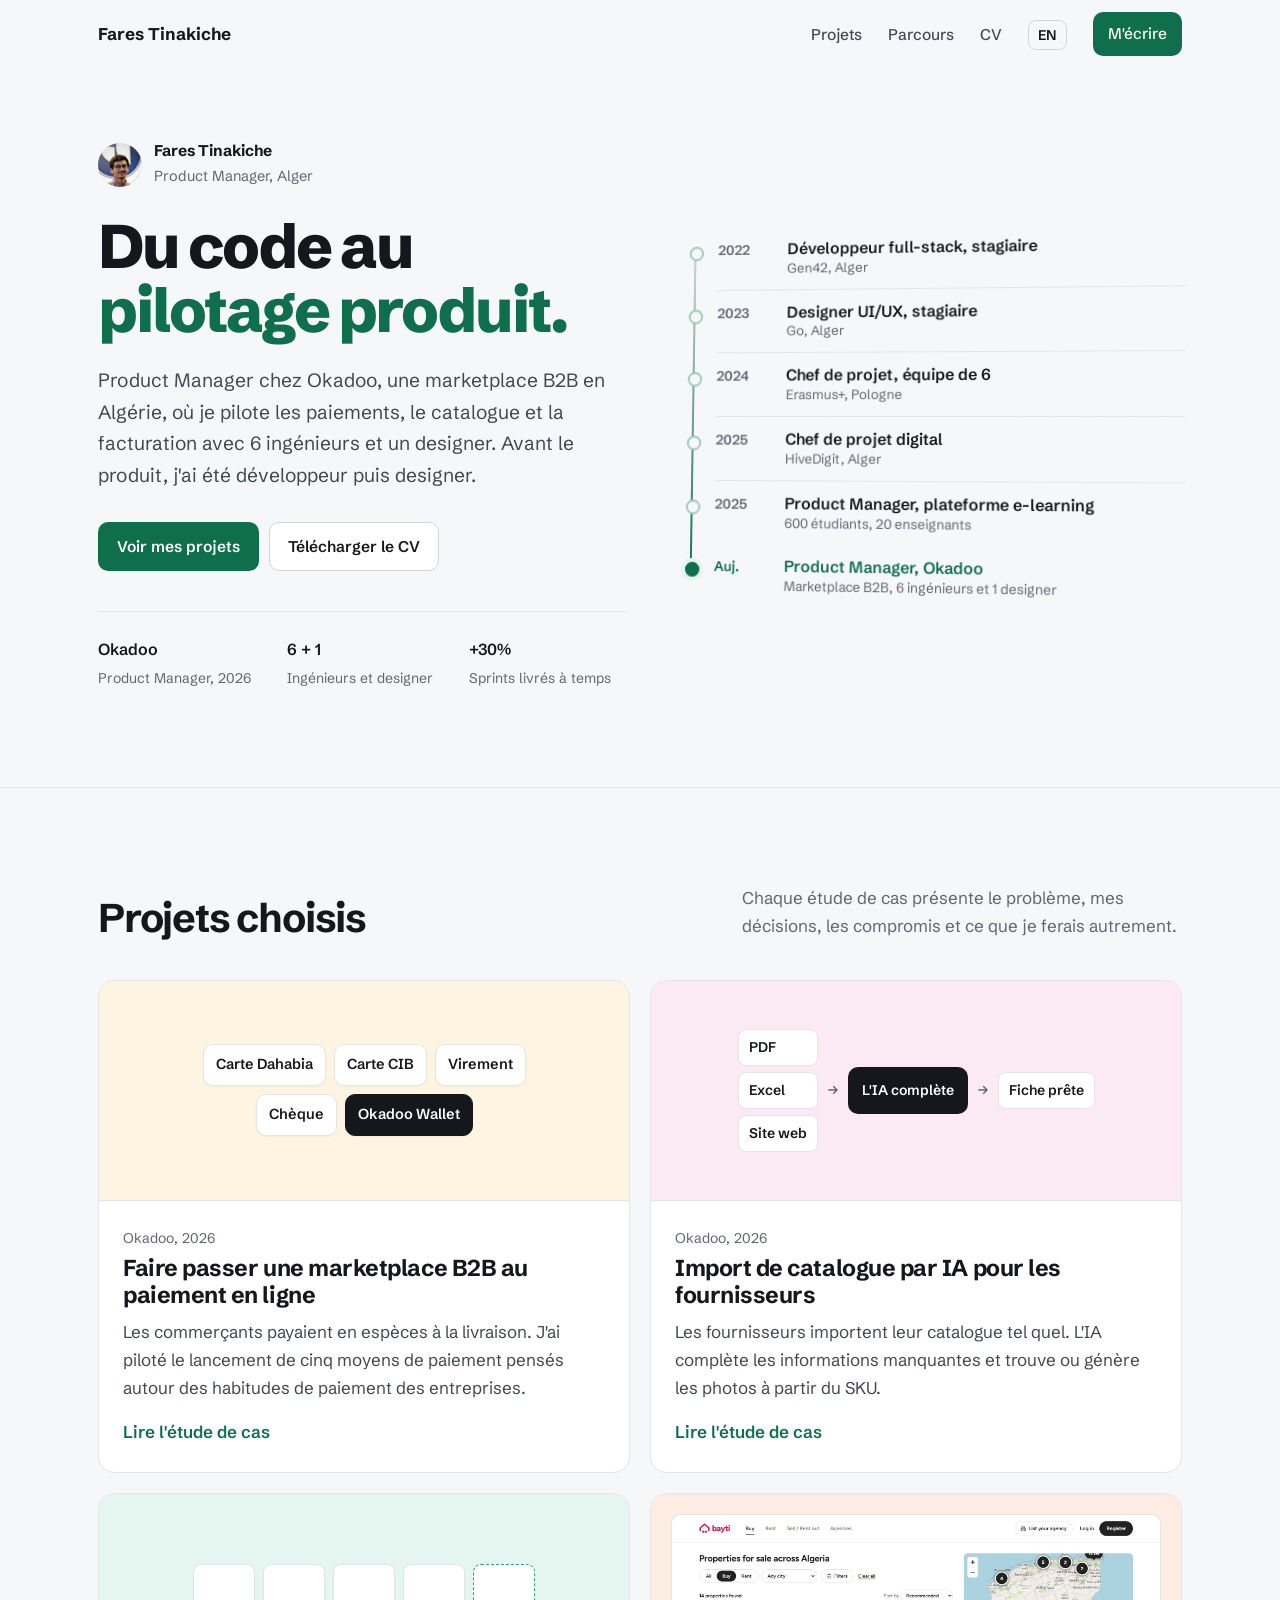
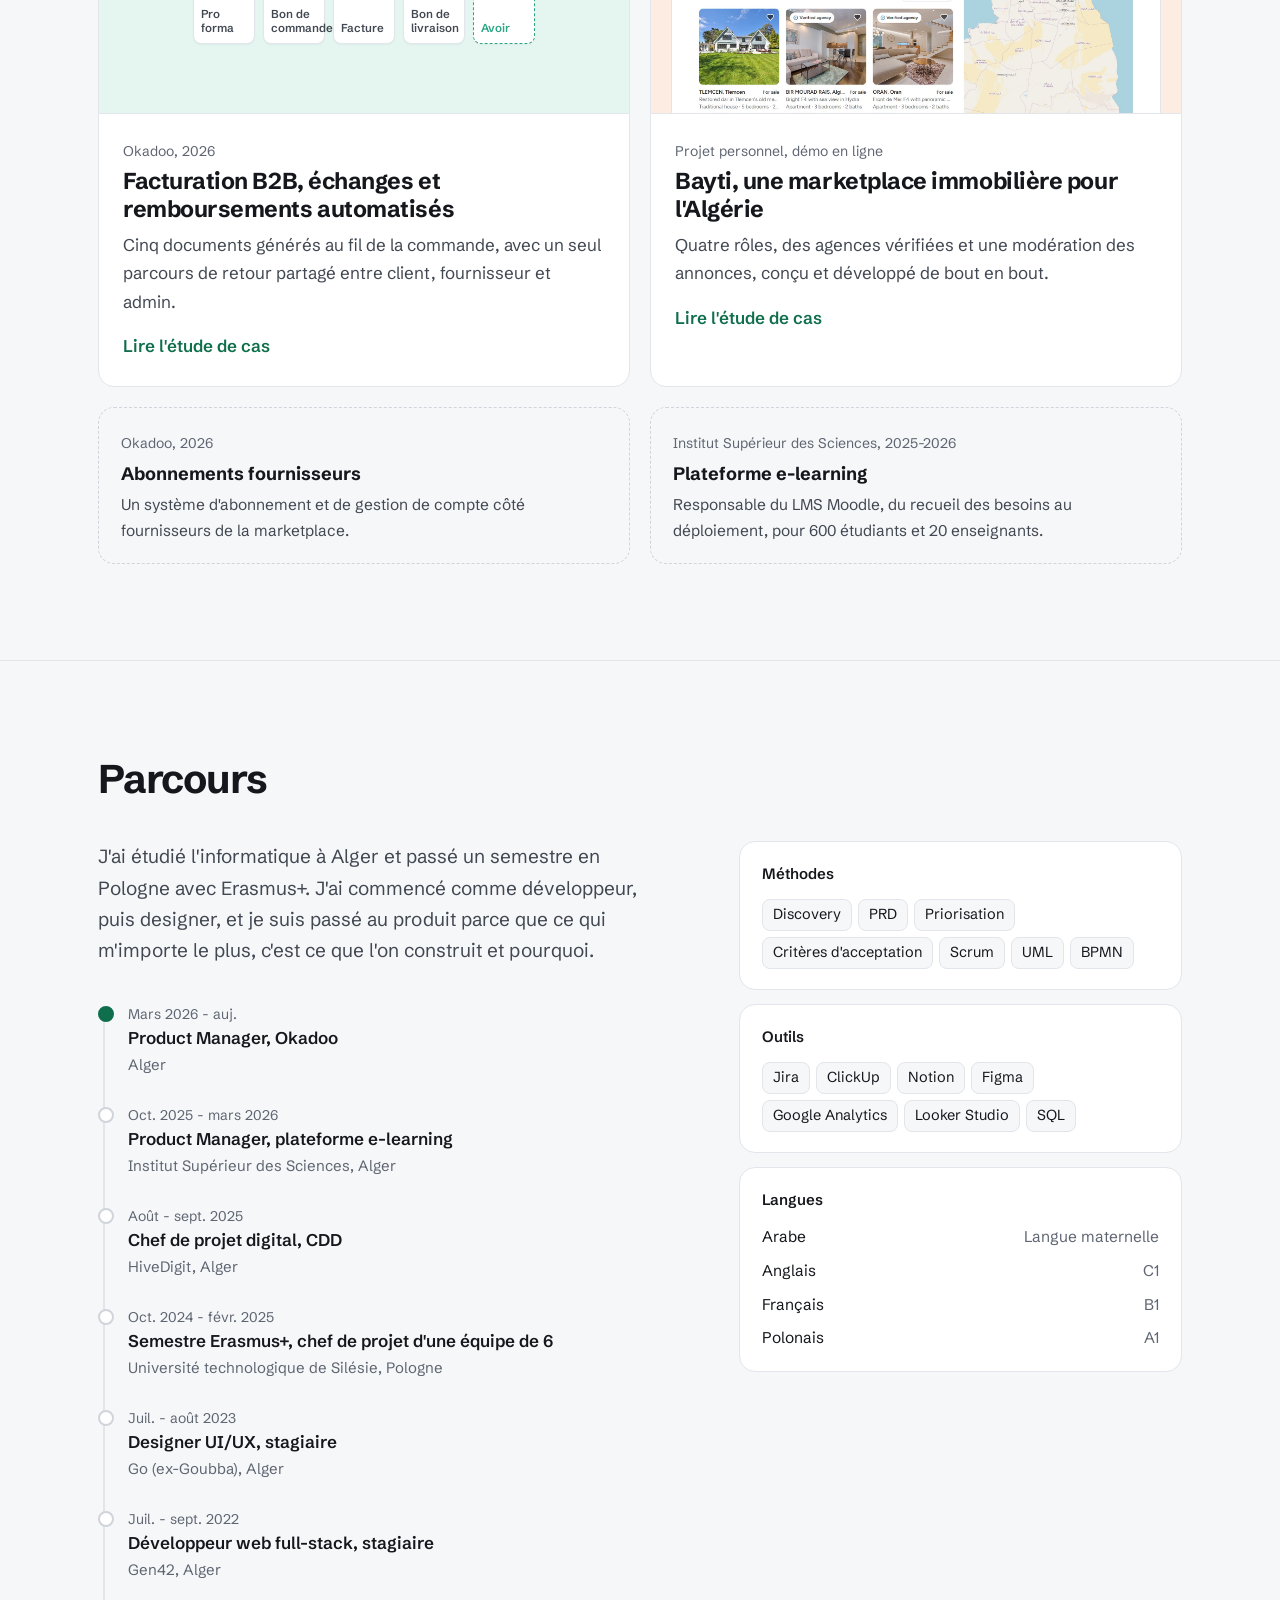
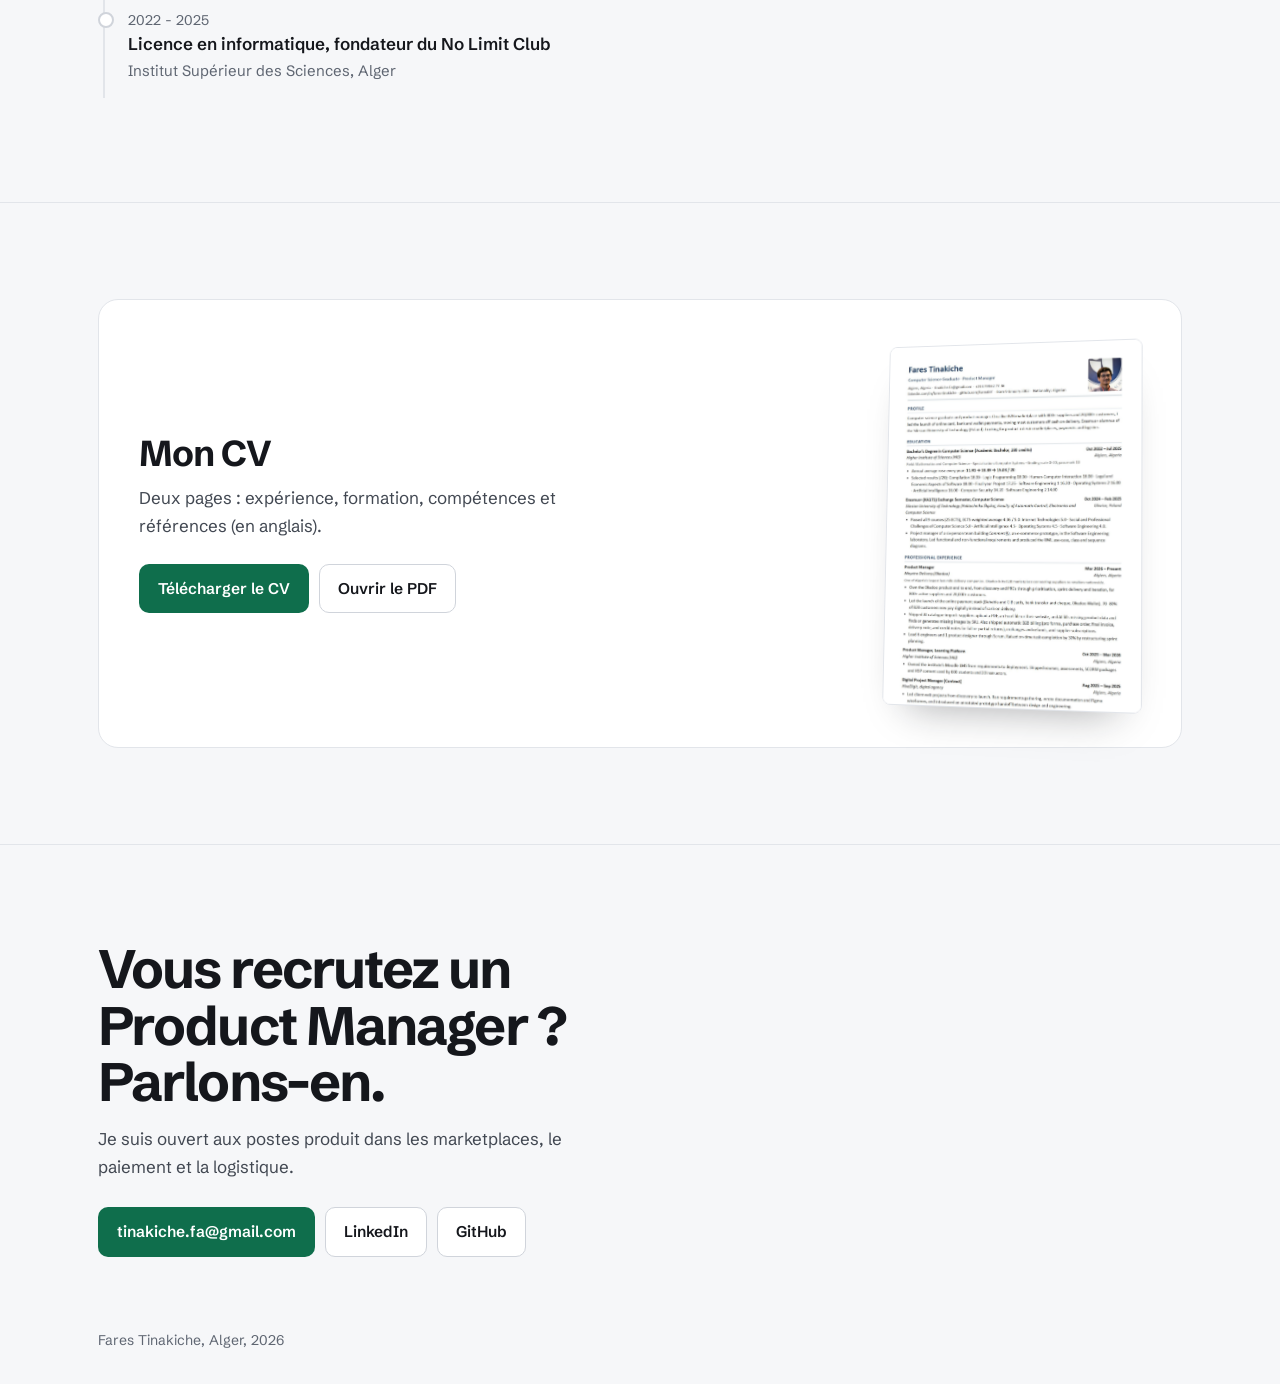
==== fr/index.html @ 89c1ba53 "Portfolio site with English and French versions Co-Authored-By: Claude Opus 5.5 <noreply@anthropic.c" ====
<!doctype html>
<html lang="fr">
<head>
<meta charset="utf-8">
<meta name="viewport" content="width=device-width, initial-scale=1">
<title>Fares Tinakiche, Product Manager</title>
<meta name="description" content="Fares Tinakiche, Product Manager chez Okadoo, une marketplace B2B en Algérie. Études de cas : paiement en ligne, import de catalogue par IA et facturation B2B.">
<link rel="icon" href="data:image/svg+xml,%3Csvg xmlns='http://www.w3.org/2000/svg' viewBox='0 0 32 32'%3E%3Crect width='32' height='32' rx='8' fill='%230f6e4c'/%3E%3Ctext x='16' y='21' font-family='Arial' font-weight='700' font-size='13' text-anchor='middle' fill='white'%3EFT%3C/text%3E%3C/svg%3E">
<link rel="preconnect" href="https://fonts.googleapis.com">
<link rel="preconnect" href="https://fonts.gstatic.com" crossorigin>
<link href="https://fonts.googleapis.com/css2?family=Schibsted+Grotesk:wght@400;500;600;700;800&display=swap" rel="stylesheet">
<style>
:root{
  --bg:#f6f7f9; --surface:#fff; --ink:#15171c; --ink-2:#424852; --muted:#5f6672; --line:#e2e5ea; --line-2:#d0d4db;
  --accent:#0f6e4c; --accent-bg:#e7f3ee;
  --pay:#f2b630; --ai:#d95a9a; --bill:#2ba584; --bayti:#e8763a;
  --sans:"Schibsted Grotesk",system-ui,"Segoe UI",sans-serif;
  --max:1140px; --r:16px;
}
*{box-sizing:border-box}
html{scroll-behavior:smooth;-webkit-text-size-adjust:100%}
@media (prefers-reduced-motion:reduce){html{scroll-behavior:auto}*{animation:none!important;transition:none!important}}
body{margin:0;background:var(--bg);color:var(--ink);font-family:var(--sans);font-size:17px;line-height:1.65;-webkit-font-smoothing:antialiased}
a{color:inherit}
img{display:block;max-width:100%;height:auto}
h1,h2,h3,p{margin:0}
:focus-visible{outline:2.5px solid var(--accent);outline-offset:3px;border-radius:6px}
.skip{position:absolute;left:-999px;top:8px;background:var(--ink);color:#fff;padding:8px 14px;z-index:60;border-radius:8px}
.skip:focus{left:8px}
.wrap{max-width:var(--max);margin:0 auto;padding:0 28px}
@media (max-width:640px){.wrap{padding:0 16px}body{font-size:16px}}

/* nav */
.nav{position:sticky;top:0;z-index:20;background:rgba(246,247,249,.85);backdrop-filter:blur(12px);-webkit-backdrop-filter:blur(12px);border-bottom:1px solid transparent;transition:border-color .2s}
.nav.scrolled{border-bottom-color:var(--line)}
.nav .wrap{display:flex;justify-content:space-between;align-items:center;height:68px}
.brand{font-weight:700;text-decoration:none;font-size:17px}
.nav ul{list-style:none;margin:0;padding:0;display:flex;gap:26px;align-items:center}
.nav ul a{text-decoration:none;font-size:15.5px;color:var(--ink-2);font-weight:500}
.nav ul a:hover{color:var(--ink)}
@media (max-width:640px){.nav .opt{display:none}}

.btn{display:inline-flex;align-items:center;gap:8px;padding:11px 18px;border-radius:10px;font-weight:600;font-size:15.5px;text-decoration:none;border:1px solid transparent;transition:background .15s,border-color .15s}
.btn.primary{background:var(--accent);color:#fff}
.btn.primary:hover{background:#0b5a3e}
.btn.ghost{background:var(--surface);border-color:var(--line-2);color:var(--ink)}
.btn.ghost:hover{border-color:var(--ink)}
.nav .btn{padding:8px 14px}

/* hero */
.hero{padding:72px 0 96px}
.hero .wrap{display:grid;grid-template-columns:minmax(0,1.05fr) minmax(0,1fr);gap:56px;align-items:center}
.who{display:flex;align-items:center;gap:12px;margin-bottom:26px}
.who img{width:44px;height:44px;border-radius:50%;object-fit:cover}
.who b{display:block;font-size:15.5px;line-height:1.3}
.who span{font-size:14.5px;color:var(--muted)}
.status{display:inline-flex;align-items:center;gap:8px;font-size:14px;color:var(--accent);background:var(--accent-bg);padding:4px 10px;border-radius:999px;margin-left:auto;font-weight:500}
.status::before{content:"";width:7px;height:7px;border-radius:50%;background:var(--accent)}
.hero{position:relative;overflow:hidden}
.hero::before{content:"";position:absolute;inset:0;background-image:radial-gradient(#cfd3da 1.1px,transparent 1.3px);background-size:22px 22px;-webkit-mask-image:radial-gradient(ellipse 70% 80% at 72% 45%,#000 20%,transparent 75%);mask-image:radial-gradient(ellipse 70% 80% at 72% 45%,#000 20%,transparent 75%);pointer-events:none}
.hero .wrap{position:relative}
.hero h1{font-size:clamp(38px,4.8vw,62px);line-height:1.04;letter-spacing:-.04em;font-weight:800;max-width:17ch}
.rot{display:block;position:relative;height:2.12em;margin-top:.04em}
.rot span{position:absolute;left:0;right:0;top:0;color:var(--c);opacity:0;transform:translateY(60%);transition:opacity .45s,transform .6s cubic-bezier(.2,.8,.2,1)}
.rot span.on{opacity:1;transform:none}
.rot span.out{opacity:0;transform:translateY(-60%)}
.stage-nav{position:absolute;left:0;right:0;bottom:4px;display:flex;justify-content:center;gap:8px}
.stage-nav button{width:34px;height:6px;border-radius:3px;border:0;background:var(--line-2);cursor:pointer;padding:0;position:relative;overflow:hidden}
.stage-nav button.on::after{content:"";position:absolute;inset:0;background:var(--c);transform-origin:left;animation:fill var(--dur,3.6s) linear forwards}
.stage.paused .stage-nav button.on::after{animation-play-state:paused}
@keyframes fill{from{transform:scaleX(0)}to{transform:scaleX(1)}}
@media (prefers-reduced-motion:reduce){.stage-nav button.on::after{animation:none;transform:none}}
.hero .lede{font-size:clamp(17px,1.5vw,19.5px);color:var(--ink-2);max-width:48ch;margin:22px 0 30px}
.hero .actions{display:flex;gap:10px;flex-wrap:wrap}
.facts{display:grid;grid-template-columns:repeat(3,auto);justify-content:start;gap:8px 36px;margin-top:40px;padding-top:24px;border-top:1px solid var(--line)}
.facts b{display:block;font-size:16px;font-weight:600}
.facts span{font-size:14px;color:var(--muted)}
@media (max-width:900px){.hero .wrap{grid-template-columns:1fr;gap:48px}.hero{padding:40px 0 72px}}
@media (max-width:520px){.facts{grid-template-columns:1fr 1fr}}

/* the one 3D moment: a stack of case-study cards */
.stage{perspective:1600px;height:540px;position:relative;margin-top:110px}
.stack{position:absolute;inset:0;transform-style:preserve-3d;transform:rotateX(calc(14deg + var(--ty,0deg))) rotateY(calc(-22deg + var(--tx,0deg))) rotateZ(4deg);transition:transform .5s cubic-bezier(.2,.8,.2,1)}
.pc{position:absolute;left:50%;top:50%;width:min(380px,82vw);margin-left:calc(min(380px,82vw) / -2);margin-top:-104px;height:208px;background:var(--surface);border:1px solid var(--line);border-radius:var(--r);padding:20px 22px;text-decoration:none;display:flex;flex-direction:column;
  transform:translate3d(calc(var(--i) * 26px),calc(var(--i) * -76px),calc(var(--i) * -70px));transition:transform .45s cubic-bezier(.2,.8,.2,1),box-shadow .3s;
  box-shadow:0 1px 2px rgba(21,23,28,.06),0 24px 40px -24px rgba(21,23,28,.35)}
.pc:hover,.pc:focus-visible{transform:translate3d(calc(var(--i) * 26px - 34px),calc(var(--i) * -76px),calc(var(--i) * -70px + 60px))}
.pc .top{display:flex;justify-content:space-between;align-items:center;gap:12px}
.pc .k{font-size:13.5px;color:var(--muted);margin-top:2px}
.pc .dot{width:28px;height:28px;border-radius:8px;background:var(--c);display:grid;place-items:center}
.pc .dot svg{width:16px;height:16px}
.pc h3{font-size:21px;letter-spacing:-.02em;line-height:1.15}
.pc p{font-size:14.5px;color:var(--ink-2);margin-top:auto;line-height:1.5}
.pc .bar{height:4px;border-radius:2px;background:var(--c);margin-top:14px;width:42%}
.float{animation:float 7s ease-in-out infinite}
@keyframes float{50%{translate:0 -10px}}
.stage-hint{position:absolute;bottom:-6px;left:0;right:0;text-align:center;font-size:13.5px;color:var(--muted)}
@media (max-width:900px){.stage{height:400px}}
@media (max-width:520px){.stage{height:340px}.pc{height:180px;margin-top:-90px}.pc p{display:none}}

/* sections */
.sec{padding:96px 0;border-top:1px solid var(--line)}
.sec-head{display:flex;justify-content:space-between;align-items:end;gap:24px;margin-bottom:40px}
.sec h2{font-size:clamp(28px,3.2vw,40px);letter-spacing:-.03em;line-height:1.1}
.sec-head p{color:var(--muted);max-width:44ch}
@media (max-width:640px){.sec{padding:72px 0}.sec-head{flex-direction:column;align-items:start}}

.cases{display:grid;grid-template-columns:repeat(2,minmax(0,1fr));gap:20px}
.case{background:var(--surface);border:1px solid var(--line);border-radius:var(--r);overflow:hidden;text-decoration:none;display:flex;flex-direction:column;transition:border-color .2s,transform .2s}
.case:hover{border-color:var(--line-2);transform:translateY(-3px)}
.case .vis{height:220px;background:var(--tint);display:grid;place-items:center;padding:24px;border-bottom:1px solid var(--line);overflow:hidden}
.case .body{padding:22px 24px 26px}
.case .k{font-size:14px;color:var(--muted)}
.case h3{font-size:23px;letter-spacing:-.02em;margin:4px 0 8px;line-height:1.2}
.case p{color:var(--ink-2)}
.case .more{display:inline-block;margin-top:16px;font-weight:600;color:var(--accent)}
.case:hover .more{text-decoration:underline;text-underline-offset:4px}
@media (max-width:820px){.cases{grid-template-columns:1fr}}
/* small product illustrations, built from real facts */
.chips{display:flex;flex-wrap:wrap;gap:8px;justify-content:center;max-width:340px}
.chips span{background:#fff;border:1px solid var(--line);border-radius:10px;padding:8px 12px;font-size:14.5px;font-weight:600;box-shadow:0 1px 2px rgba(0,0,0,.04)}
.chips span.on{background:var(--ink);color:#fff;border-color:var(--ink)}
.flow{display:flex;align-items:center;gap:10px;font-size:14px;font-weight:600}
.flow .col{display:grid;gap:6px}
.flow .col span{background:#fff;border:1px solid var(--line);border-radius:8px;padding:6px 10px}
.flow .ai{background:var(--ink);color:#fff;border-radius:10px;padding:12px 14px}
.flow .arr{color:var(--muted)}
.docs{display:flex;gap:8px;align-items:flex-end}
.docs span{width:62px;height:80px;background:#fff;border:1px solid var(--line);border-radius:8px;display:flex;align-items:flex-end;padding:7px;font-size:11.5px;font-weight:600;line-height:1.2;color:var(--ink-2);box-shadow:0 1px 2px rgba(0,0,0,.04)}
.docs span.cn{border-style:dashed;border-color:var(--bill);color:var(--bill)}
.case .shot{width:100%;height:100%;object-fit:cover;object-position:top;border-radius:10px;border:1px solid var(--line)}
.case.has-shot .vis{padding:20px 20px 0;place-items:end center}
@media (max-width:420px){.docs span{width:48px;height:66px;font-size:10px}.flow{font-size:12.5px}}

.also{display:grid;grid-template-columns:1fr 1fr;gap:20px;margin-top:20px}
.also div{border:1px dashed var(--line-2);border-radius:var(--r);padding:20px 22px}
.also .k{font-size:14px;color:var(--muted)}
.also h3{font-size:18px;margin:3px 0 4px}
.also p{color:var(--ink-2);font-size:15.5px}
@media (max-width:700px){.also{grid-template-columns:1fr}}

.about{display:grid;grid-template-columns:minmax(0,1.3fr) minmax(0,1fr);gap:64px}
.about .intro{font-size:19px;color:var(--ink-2);max-width:52ch;margin-bottom:32px}
.tl{list-style:none;margin:0;padding:0;position:relative}
.tl::before{content:"";position:absolute;left:5px;top:8px;bottom:8px;width:2px;background:var(--line)}
.tl li{position:relative;padding:0 0 22px 30px}
.tl li::before{content:"";position:absolute;left:0;top:7px;width:12px;height:12px;border-radius:50%;background:var(--surface);border:2px solid var(--line-2)}
.tl li.now::before{border-color:var(--accent);background:var(--accent)}
.tl .d{font-size:14px;color:var(--muted)}
.tl b{display:block;font-weight:600;line-height:1.35}
.tl span.p{font-size:15px;color:var(--muted)}
.side{display:grid;gap:14px;align-content:start}
.side > div{background:var(--surface);border:1px solid var(--line);border-radius:var(--r);padding:20px 22px}
.side h3{font-size:15px;font-weight:600;margin-bottom:12px}
.tags{display:flex;flex-wrap:wrap;gap:6px}
.tags span{background:var(--bg);border:1px solid var(--line);border-radius:8px;padding:3px 10px;font-size:14.5px}
.langs{margin:0;display:grid;gap:8px}
.langs div{display:flex;justify-content:space-between;font-size:15.5px}
.langs dd{margin:0;color:var(--muted)}
@media (max-width:860px){.about{grid-template-columns:1fr;gap:40px}}

.cv{display:grid;grid-template-columns:minmax(0,1fr) 260px;gap:48px;align-items:center;background:var(--surface);border:1px solid var(--line);border-radius:20px;padding:40px}
.cv p{color:var(--ink-2);margin:10px 0 24px;max-width:46ch}
.cv .doc{display:block;border-radius:8px;overflow:hidden;border:1px solid var(--line);box-shadow:0 24px 40px -26px rgba(21,23,28,.4);transform:perspective(900px) rotateY(-10deg) rotateX(4deg);transition:transform .4s}
.cv .doc:hover{transform:none}
.btns{display:flex;gap:10px;flex-wrap:wrap}
@media (max-width:720px){.cv{grid-template-columns:1fr;padding:28px}.cv .doc{max-width:220px}}

.foot{padding:96px 0 32px;border-top:1px solid var(--line)}
.foot h2{font-size:clamp(32px,4.4vw,54px);letter-spacing:-.035em;line-height:1.05;max-width:18ch}
.foot p{color:var(--ink-2);margin:14px 0 26px;max-width:48ch}
.foot small{display:block;margin-top:72px;color:var(--muted);font-size:14px}

/* hero: career path as a timeline on a tilted 3D panel */
.hero h1 .hl{color:var(--accent)}
.stage{perspective:1300px;height:auto;margin-top:0}
.career{transform:rotateY(calc(-10deg + var(--tx,0deg))) rotateX(calc(6deg + var(--ty,0deg)));transition:transform .5s cubic-bezier(.2,.8,.2,1)}
.career ol{list-style:none;margin:0;padding:0 0 0 34px;position:relative;isolation:isolate}
.career ol::before,.career ol::after{content:"";position:absolute;left:11px;top:30px;bottom:38px;width:3px;border-radius:2px;z-index:0}
.career ol::before{background:var(--line-2)}
.career ol::after{background:linear-gradient(var(--line-2),var(--accent));transform-origin:top;animation:c-draw 1.8s cubic-bezier(.4,0,.2,1) .2s both}
.career li{position:relative;z-index:1;display:grid;grid-template-columns:52px minmax(0,1fr);gap:12px;align-items:center;background:var(--surface);border:1px solid var(--line);border-radius:14px;padding:11px 16px;margin:0 0 9px;
  transform:translateZ(0);box-shadow:0 1px 2px rgba(21,23,28,.05),0 16px 28px -22px rgba(21,23,28,.4);
  animation:c-in .55s cubic-bezier(.2,.8,.2,1) both;animation-delay:calc(.3s + var(--n) * .22s)}
.career li::before{content:"";position:absolute;left:-28px;top:50%;margin-top:-6.5px;width:13px;height:13px;border-radius:50%;background:var(--accent-bg);border:3px solid #8fc3ad;box-shadow:0 0 0 3px var(--bg)}
.career .y{font-size:14px;font-weight:700;color:var(--muted)}
.career b{display:block;font-size:15.5px;font-weight:600;line-height:1.3}
.career li span:not(.y){display:block;font-size:13.5px;color:var(--muted);line-height:1.4}
.career li.now{border-color:var(--accent);background:linear-gradient(0deg,var(--accent-bg),var(--surface));padding:15px 16px}
.career li.now .y{color:var(--accent)}
.career li.now b{font-size:17px}
.career li.now::before{background:var(--accent);border-color:var(--accent)}
.career li.now::after{content:"";position:absolute;left:-32px;top:50%;margin-top:-10.5px;width:21px;height:21px;border-radius:50%;border:2px solid var(--accent);opacity:0;animation:c-ping 2.4s ease-out 2.2s infinite}
@keyframes c-draw{from{transform:scaleY(0)}to{transform:scaleY(1)}}
@keyframes c-in{from{opacity:0;transform:translateX(-16px)}to{opacity:1;transform:none}}
@keyframes c-ping{0%{opacity:.7;transform:scale(.8)}100%{opacity:0;transform:scale(1.9)}}
@media (prefers-reduced-motion:reduce){.career,.career ol::after,.career li,.career li.now::after{animation:none!important}}
@media (max-width:900px){.career{transform:rotateY(-5deg) rotateX(3deg)}}
@media (max-width:520px){.career li{grid-template-columns:44px minmax(0,1fr);padding:10px 12px}}

/* clean pass: no dot grid, no boxes, no pulse; a quiet line with text */
.hero::before{display:none}
.career{transform:rotateY(calc(-6deg + var(--tx,0deg))) rotateX(calc(3deg + var(--ty,0deg)))}
.career ol{padding-left:30px}
.career ol::before,.career ol::after{left:5px;width:2px;top:24px;bottom:30px}
.career li,.career li.now{display:grid;grid-template-columns:56px minmax(0,1fr);gap:16px;align-items:baseline;background:none;border:0;border-radius:0;box-shadow:none;padding:12px 0;margin:0}
.career li + li{border-top:1px solid var(--line)}
.career li::before{left:-30px;top:19px;margin-top:0;width:11px;height:11px;background:var(--bg);border:2px solid #9ccbb6;box-shadow:none}
.career li.now::before{background:var(--accent);border-color:var(--accent);box-shadow:0 0 0 4px var(--accent-bg)}
.career li.now::after{display:none}
.career .y{font-size:14px;font-weight:600;color:var(--muted)}
.career b{font-size:16px;font-weight:600}
.career li.now b{font-size:16px;color:var(--accent)}
.career li.now .y{color:var(--accent)}
@media (max-width:900px){.career{transform:none}}
.nav ul a.lang{font-size:14px;font-weight:600;color:var(--ink);border:1px solid var(--line-2);border-radius:8px;padding:5px 9px}
.nav ul a.lang:hover{border-color:var(--ink)}
</style>
</head>
<body>
<a class="skip" href="#main">Aller au contenu</a>
<header class="nav" id="nav"><div class="wrap">
  <a class="brand" href="#top">Fares Tinakiche</a>
  <ul>
    <li class="opt"><a href="#work">Projets</a></li>
    <li class="opt"><a href="#about">Parcours</a></li>
    <li class="opt"><a href="#cv">CV</a></li>
    <li><a class="lang" href="../index.html" hreflang="en" lang="en" title="English version">EN</a></li>
    <li><a class="btn primary" href="mailto:tinakiche.fa@gmail.com">M'écrire</a></li>
  </ul>
</div></header>

<main id="main">
<section class="hero" id="top">
  <div class="wrap">
    <div>
      <div class="who">
        <img src="../assets/fares.jpg" width="400" height="400" alt="Portrait de Fares Tinakiche">
        <div><b>Fares Tinakiche</b><span>Product Manager, Alger</span></div>
      </div>
      <h1>Du code au <span class="hl">pilotage produit.</span></h1>
      <p class="lede">Product Manager chez Okadoo, une marketplace B2B en Algérie, où je pilote les paiements, le catalogue et la facturation avec 6 ingénieurs et un designer. Avant le produit, j'ai été développeur puis designer.</p>
      <div class="actions">
        <a class="btn primary" href="#work">Voir mes projets</a>
        <a class="btn ghost" href="../assets/Fares_Tinakiche_CV.pdf" download>Télécharger le CV</a>
      </div>
      <div class="facts">
        <div><b>Okadoo</b><span>Product Manager, 2026</span></div>
        <div><b>6 + 1</b><span>Ingénieurs et designer</span></div>
        <div><b>+30%</b><span>Sprints livrés à temps</span></div>
      </div>
    </div>

    <div class="stage" id="stage">
      <div class="career" id="stack"><ol aria-label="Parcours professionnel">
        <li style="--n:0"><span class="y">2022</span><div><b>Développeur full-stack, stagiaire</b><span>Gen42, Alger</span></div></li>
        <li style="--n:1"><span class="y">2023</span><div><b>Designer UI/UX, stagiaire</b><span>Go, Alger</span></div></li>
        <li style="--n:2"><span class="y">2024</span><div><b>Chef de projet, équipe de 6</b><span>Erasmus+, Pologne</span></div></li>
        <li style="--n:3"><span class="y">2025</span><div><b>Chef de projet digital</b><span>HiveDigit, Alger</span></div></li>
        <li style="--n:4"><span class="y">2025</span><div><b>Product Manager, plateforme e-learning</b><span>600 étudiants, 20 enseignants</span></div></li>
        <li style="--n:5" class="now"><span class="y">Auj.</span><div><b>Product Manager, Okadoo</b><span>Marketplace B2B, 6 ingénieurs et 1 designer</span></div></li>
      </ol></div>
    </div>
  </div>
</section>

<section class="sec" id="work">
  <div class="wrap">
    <div class="sec-head"><h2>Projets choisis</h2><p>Chaque étude de cas présente le problème, mes décisions, les compromis et ce que je ferais autrement.</p></div>
    <div class="cases">
      <a class="case" href="work/payments.html" style="--tint:#fdf4e1">
        <div class="vis"><div class="chips"><span>Carte Dahabia</span><span>Carte CIB</span><span>Virement</span><span>Chèque</span><span class="on">Okadoo Wallet</span></div></div>
        <div class="body"><span class="k">Okadoo, 2026</span><h3>Faire passer une marketplace B2B au paiement en ligne</h3><p>Les commerçants payaient en espèces à la livraison. J'ai piloté le lancement de cinq moyens de paiement pensés autour des habitudes de paiement des entreprises.</p><span class="more">Lire l'étude de cas</span></div>
      </a>
      <a class="case" href="work/ai-import.html" style="--tint:#fbeaf3">
        <div class="vis"><div class="flow"><div class="col"><span>PDF</span><span>Excel</span><span>Site web</span></div><span class="arr">&rarr;</span><span class="ai">L'IA complète</span><span class="arr">&rarr;</span><div class="col"><span>Fiche prête</span></div></div></div>
        <div class="body"><span class="k">Okadoo, 2026</span><h3>Import de catalogue par IA pour les fournisseurs</h3><p>Les fournisseurs importent leur catalogue tel quel. L'IA complète les informations manquantes et trouve ou génère les photos à partir du SKU.</p><span class="more">Lire l'étude de cas</span></div>
      </a>
      <a class="case" href="work/billing.html" style="--tint:#e5f5ef">
        <div class="vis"><div class="docs"><span>Pro forma</span><span>Bon de commande</span><span>Facture</span><span>Bon de livraison</span><span class="cn">Avoir</span></div></div>
        <div class="body"><span class="k">Okadoo, 2026</span><h3>Facturation B2B, échanges et remboursements automatisés</h3><p>Cinq documents générés au fil de la commande, avec un seul parcours de retour partagé entre client, fournisseur et admin.</p><span class="more">Lire l'étude de cas</span></div>
      </a>
      <a class="case has-shot" href="work/bayti.html" style="--tint:#fcece2">
        <div class="vis"><img class="shot" src="../assets/search.jpg" width="1800" height="1125" loading="lazy" alt="Résultats de recherche Bayti avec une carte de l'Algérie"></div>
        <div class="body"><span class="k">Projet personnel, démo en ligne</span><h3>Bayti, une marketplace immobilière pour l'Algérie</h3><p>Quatre rôles, des agences vérifiées et une modération des annonces, conçu et développé de bout en bout.</p><span class="more">Lire l'étude de cas</span></div>
      </a>
    </div>
    <div class="also">
      <div><span class="k">Okadoo, 2026</span><h3>Abonnements fournisseurs</h3><p>Un système d'abonnement et de gestion de compte côté fournisseurs de la marketplace.</p></div>
      <div><span class="k">Institut Supérieur des Sciences, 2025-2026</span><h3>Plateforme e-learning</h3><p>Responsable du LMS Moodle, du recueil des besoins au déploiement, pour 600 étudiants et 20 enseignants.</p></div>
    </div>
  </div>
</section>

<section class="sec" id="about">
  <div class="wrap">
    <div class="sec-head"><h2>Parcours</h2></div>
    <div class="about">
      <div>
        <p class="intro">J'ai étudié l'informatique à Alger et passé un semestre en Pologne avec Erasmus+. J'ai commencé comme développeur, puis designer, et je suis passé au produit parce que ce qui m'importe le plus, c'est ce que l'on construit et pourquoi.</p>
        <ol class="tl">
          <li class="now"><span class="d">Mars 2026 - auj.</span><b>Product Manager, Okadoo</b><span class="p">Alger</span></li>
          <li><span class="d">Oct. 2025 - mars 2026</span><b>Product Manager, plateforme e-learning</b><span class="p">Institut Supérieur des Sciences, Alger</span></li>
          <li><span class="d">Août - sept. 2025</span><b>Chef de projet digital, CDD</b><span class="p">HiveDigit, Alger</span></li>
          <li><span class="d">Oct. 2024 - févr. 2025</span><b>Semestre Erasmus+, chef de projet d'une équipe de 6</b><span class="p">Université technologique de Silésie, Pologne</span></li>
          <li><span class="d">Juil. - août 2023</span><b>Designer UI/UX, stagiaire</b><span class="p">Go (ex-Goubba), Alger</span></li>
          <li><span class="d">Juil. - sept. 2022</span><b>Développeur web full-stack, stagiaire</b><span class="p">Gen42, Alger</span></li>
          <li><span class="d">2022 - 2025</span><b>Licence en informatique, fondateur du No Limit Club</b><span class="p">Institut Supérieur des Sciences, Alger</span></li>
        </ol>
      </div>
      <div class="side">
        <div><h3>Méthodes</h3><div class="tags"><span>Discovery</span><span>PRD</span><span>Priorisation</span><span>Critères d'acceptation</span><span>Scrum</span><span>UML</span><span>BPMN</span></div></div>
        <div><h3>Outils</h3><div class="tags"><span>Jira</span><span>ClickUp</span><span>Notion</span><span>Figma</span><span>Google Analytics</span><span>Looker Studio</span><span>SQL</span></div></div>
        <div><h3>Langues</h3><dl class="langs"><div><dt>Arabe</dt><dd>Langue maternelle</dd></div><div><dt>Anglais</dt><dd>C1</dd></div><div><dt>Français</dt><dd>B1</dd></div><div><dt>Polonais</dt><dd>A1</dd></div></dl></div>
      </div>
    </div>
  </div>
</section>

<section class="sec" id="cv">
  <div class="wrap">
    <div class="cv">
      <div>
        <h2 style="font-size:clamp(26px,3vw,36px);letter-spacing:-.03em">Mon CV</h2>
        <p>Deux pages : expérience, formation, compétences et références (en anglais).</p>
        <div class="btns">
          <a class="btn primary" href="../assets/Fares_Tinakiche_CV.pdf" download>Télécharger le CV</a>
          <a class="btn ghost" href="../assets/Fares_Tinakiche_CV.pdf" target="_blank" rel="noopener">Ouvrir le PDF</a>
        </div>
      </div>
      <a class="doc" href="../assets/Fares_Tinakiche_CV.pdf" target="_blank" rel="noopener"><img src="../assets/cv_preview.jpg" width="1191" height="1684" loading="lazy" alt="Aperçu de la première page du CV"></a>
    </div>
  </div>
</section>
</main>

<footer class="foot" id="contact">
  <div class="wrap">
    <h2>Vous recrutez un Product Manager ? Parlons-en.</h2>
    <p>Je suis ouvert aux postes produit dans les marketplaces, le paiement et la logistique.</p>
    <div class="btns">
      <a class="btn primary" href="mailto:tinakiche.fa@gmail.com">tinakiche.fa@gmail.com</a>
      <a class="btn ghost" href="https://www.linkedin.com/in/fares-tinakiche" target="_blank" rel="noopener">LinkedIn</a>
      <a class="btn ghost" href="https://github.com/Fares00T" target="_blank" rel="noopener">GitHub</a>
    </div>
    <small>Fares Tinakiche, Alger, 2026</small>
  </div>
</footer>

<script>
// the stack tilts gently toward the pointer
(function () {
  var stage = document.getElementById('stage'), stack = document.getElementById('stack');
  if (!matchMedia('(prefers-reduced-motion: reduce)').matches && matchMedia('(hover: hover)').matches) {
    addEventListener('pointermove', function (e) {
      var r = stage.getBoundingClientRect(), x = (e.clientX - (r.left + r.width / 2)) / innerWidth, y = (e.clientY - (r.top + r.height / 2)) / innerHeight;
      stack.style.setProperty('--tx', (x * 14).toFixed(2) + 'deg');
      stack.style.setProperty('--ty', (-y * 10).toFixed(2) + 'deg');
    });
  }
  var nav = document.getElementById('nav');
  addEventListener('scroll', function () { nav.classList.toggle('scrolled', scrollY > 8); }, { passive: true });
})();
</script>
</body>
</html>
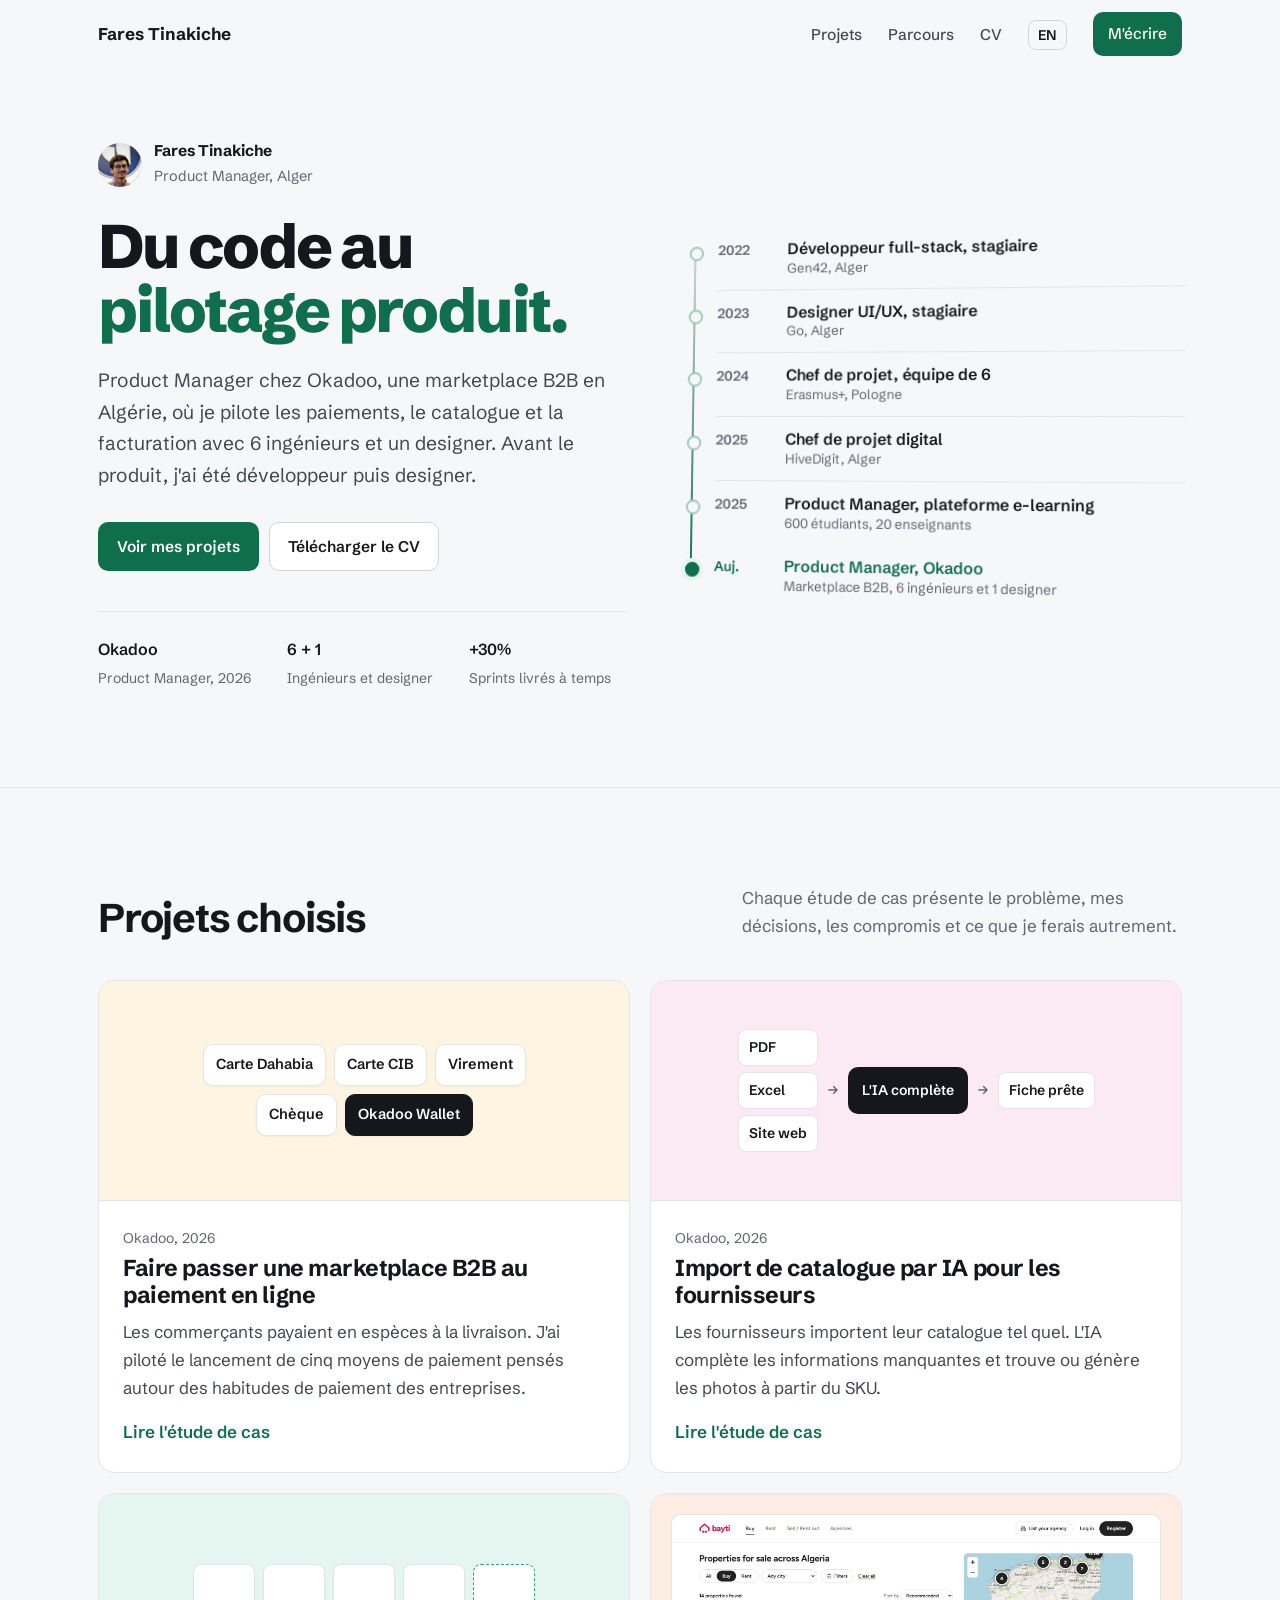
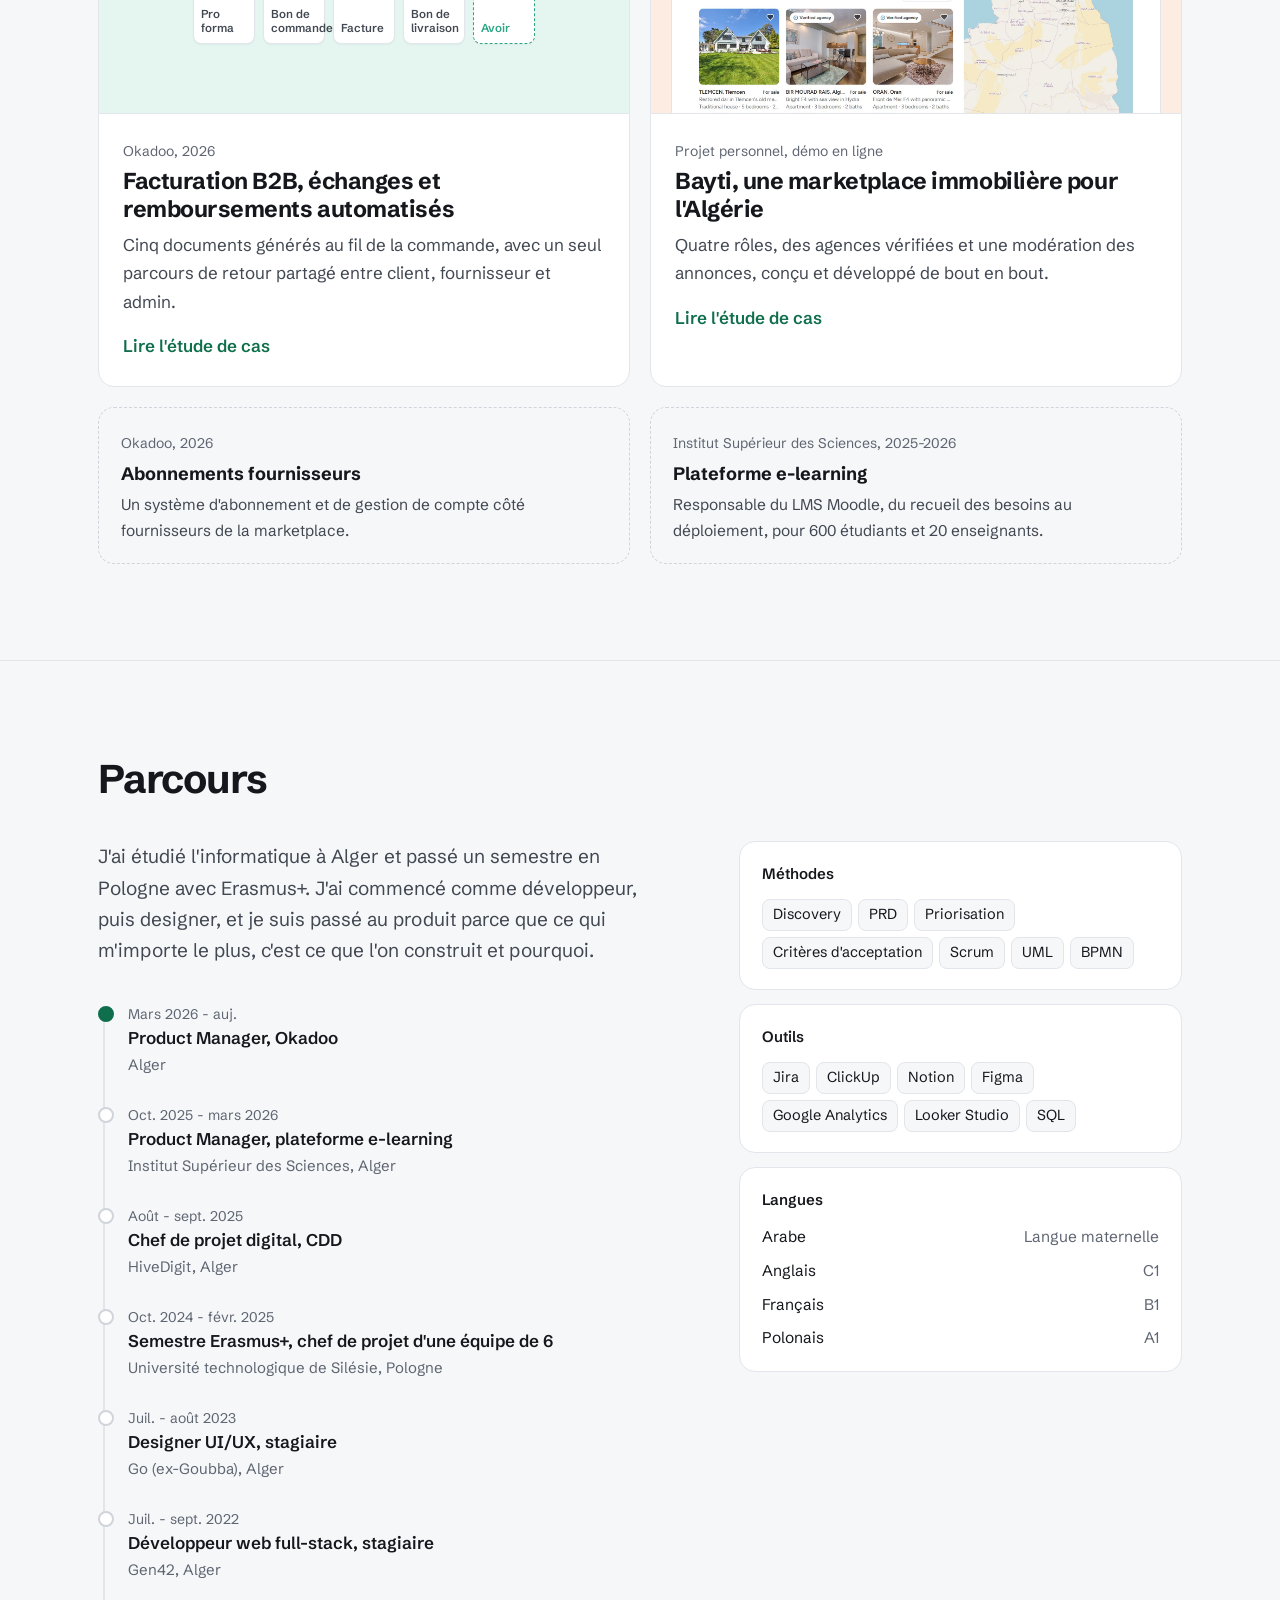
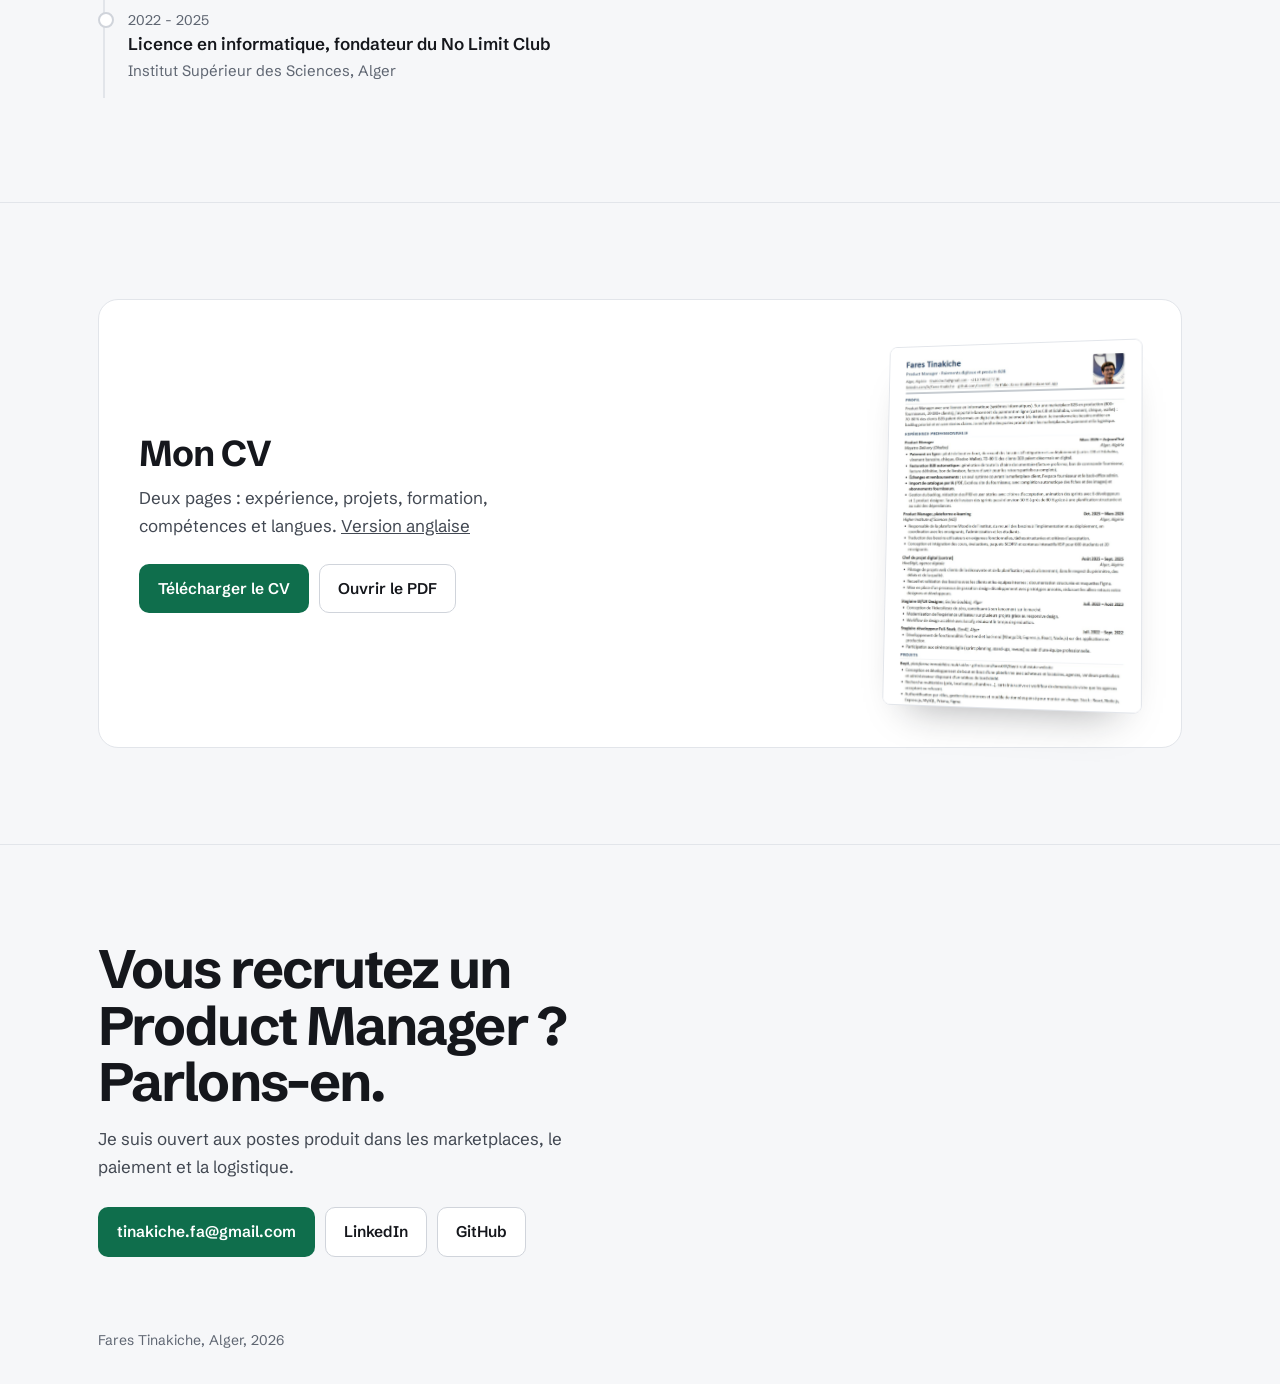
==== commit 837a7a0f: "Add French CV and link it from the French pages Co-Authored-By: Claude Opus 5.5 <noreply@anthropic.c" ====
--- a/fr/index.html
+++ b/fr/index.html
@@ -242,7 +242,7 @@
       <p class="lede">Product Manager chez Okadoo, une marketplace B2B en Algérie, où je pilote les paiements, le catalogue et la facturation avec 6 ingénieurs et un designer. Avant le produit, j'ai été développeur puis designer.</p>
       <div class="actions">
         <a class="btn primary" href="#work">Voir mes projets</a>
-        <a class="btn ghost" href="../assets/Fares_Tinakiche_CV.pdf" download>Télécharger le CV</a>
+        <a class="btn ghost" href="../assets/Fares_Tinakiche_CV_FR.pdf" download>Télécharger le CV</a>
       </div>
       <div class="facts">
         <div><b>Okadoo</b><span>Product Manager, 2026</span></div>
@@ -322,13 +322,13 @@
     <div class="cv">
       <div>
         <h2 style="font-size:clamp(26px,3vw,36px);letter-spacing:-.03em">Mon CV</h2>
-        <p>Deux pages : expérience, formation, compétences et références (en anglais).</p>
+        <p>Deux pages : expérience, projets, formation, compétences et langues. <a href="../assets/Fares_Tinakiche_CV.pdf" target="_blank" rel="noopener" hreflang="en">Version anglaise</a></p>
         <div class="btns">
-          <a class="btn primary" href="../assets/Fares_Tinakiche_CV.pdf" download>Télécharger le CV</a>
-          <a class="btn ghost" href="../assets/Fares_Tinakiche_CV.pdf" target="_blank" rel="noopener">Ouvrir le PDF</a>
+          <a class="btn primary" href="../assets/Fares_Tinakiche_CV_FR.pdf" download>Télécharger le CV</a>
+          <a class="btn ghost" href="../assets/Fares_Tinakiche_CV_FR.pdf" target="_blank" rel="noopener">Ouvrir le PDF</a>
         </div>
       </div>
-      <a class="doc" href="../assets/Fares_Tinakiche_CV.pdf" target="_blank" rel="noopener"><img src="../assets/cv_preview.jpg" width="1191" height="1684" loading="lazy" alt="Aperçu de la première page du CV"></a>
+      <a class="doc" href="../assets/Fares_Tinakiche_CV_FR.pdf" target="_blank" rel="noopener"><img src="../assets/cv_preview_fr.jpg" width="1191" height="1684" loading="lazy" alt="Aperçu de la première page du CV"></a>
     </div>
   </div>
 </section>
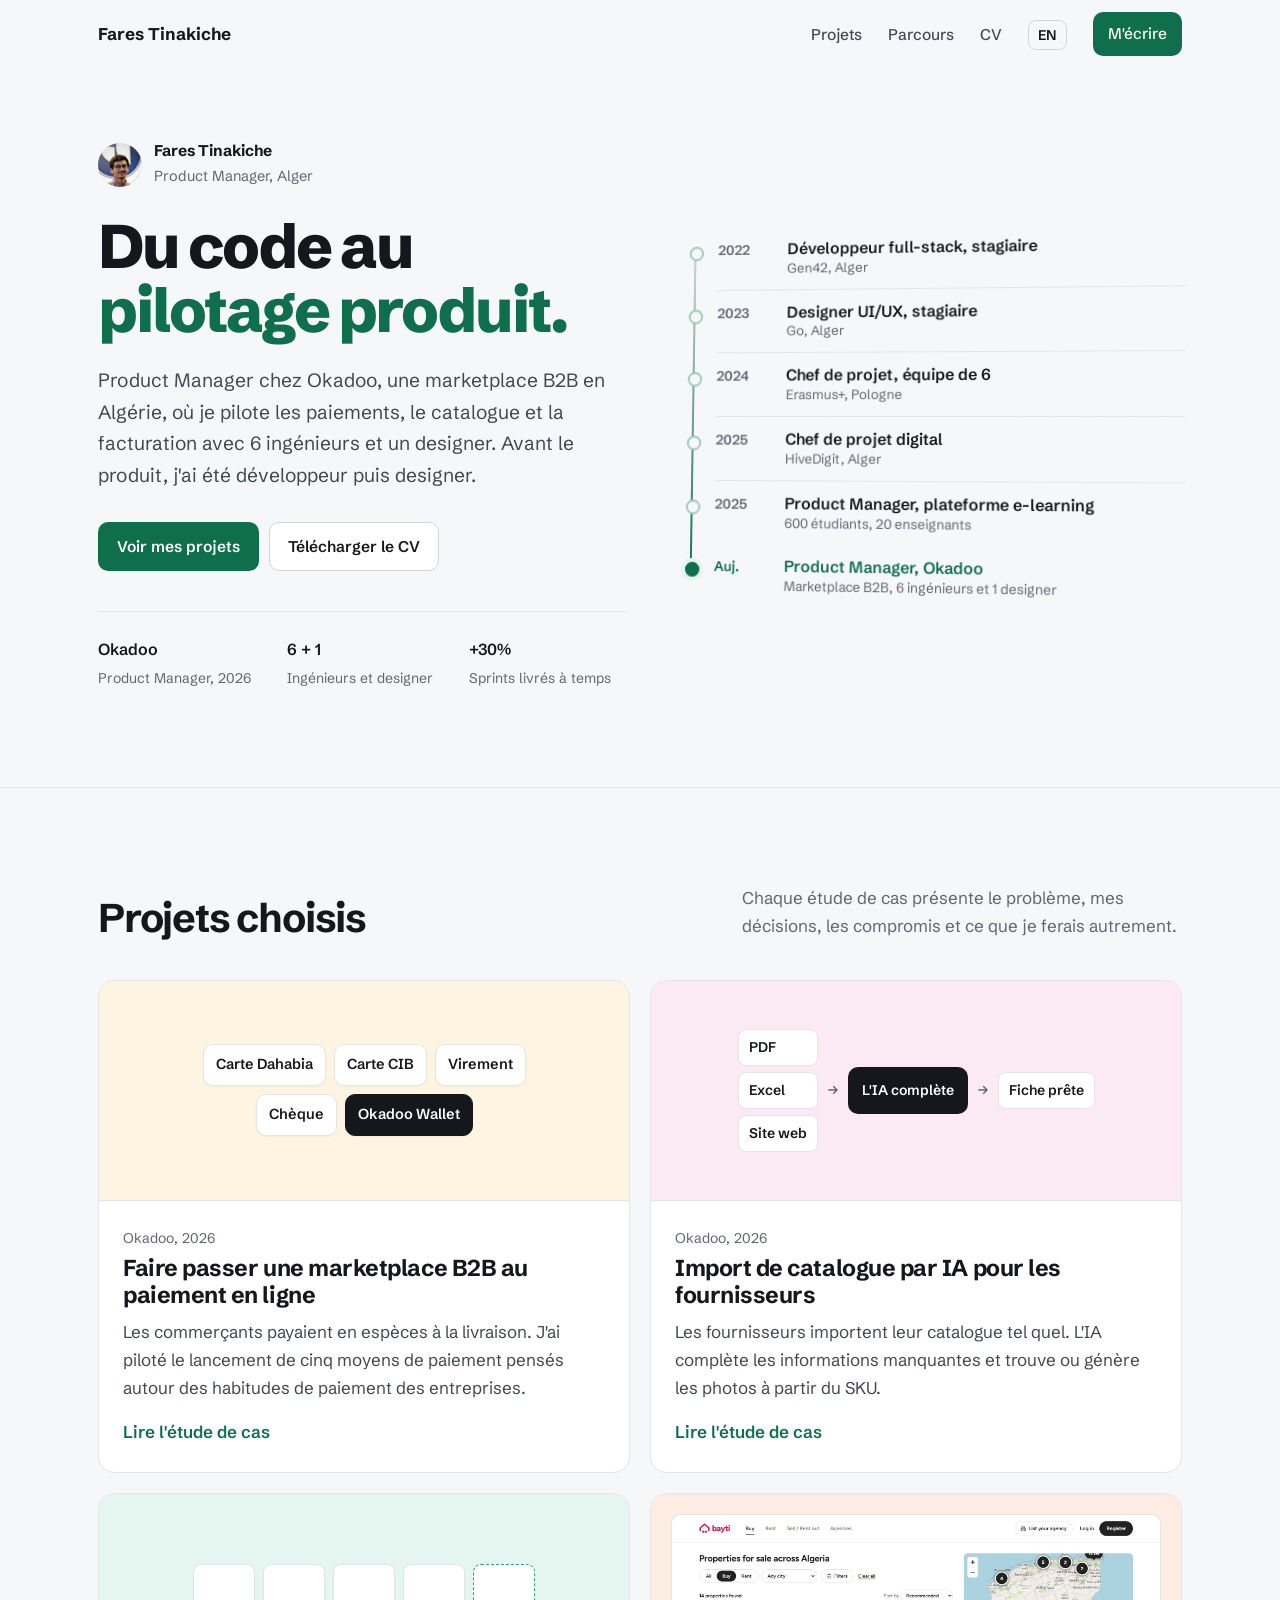
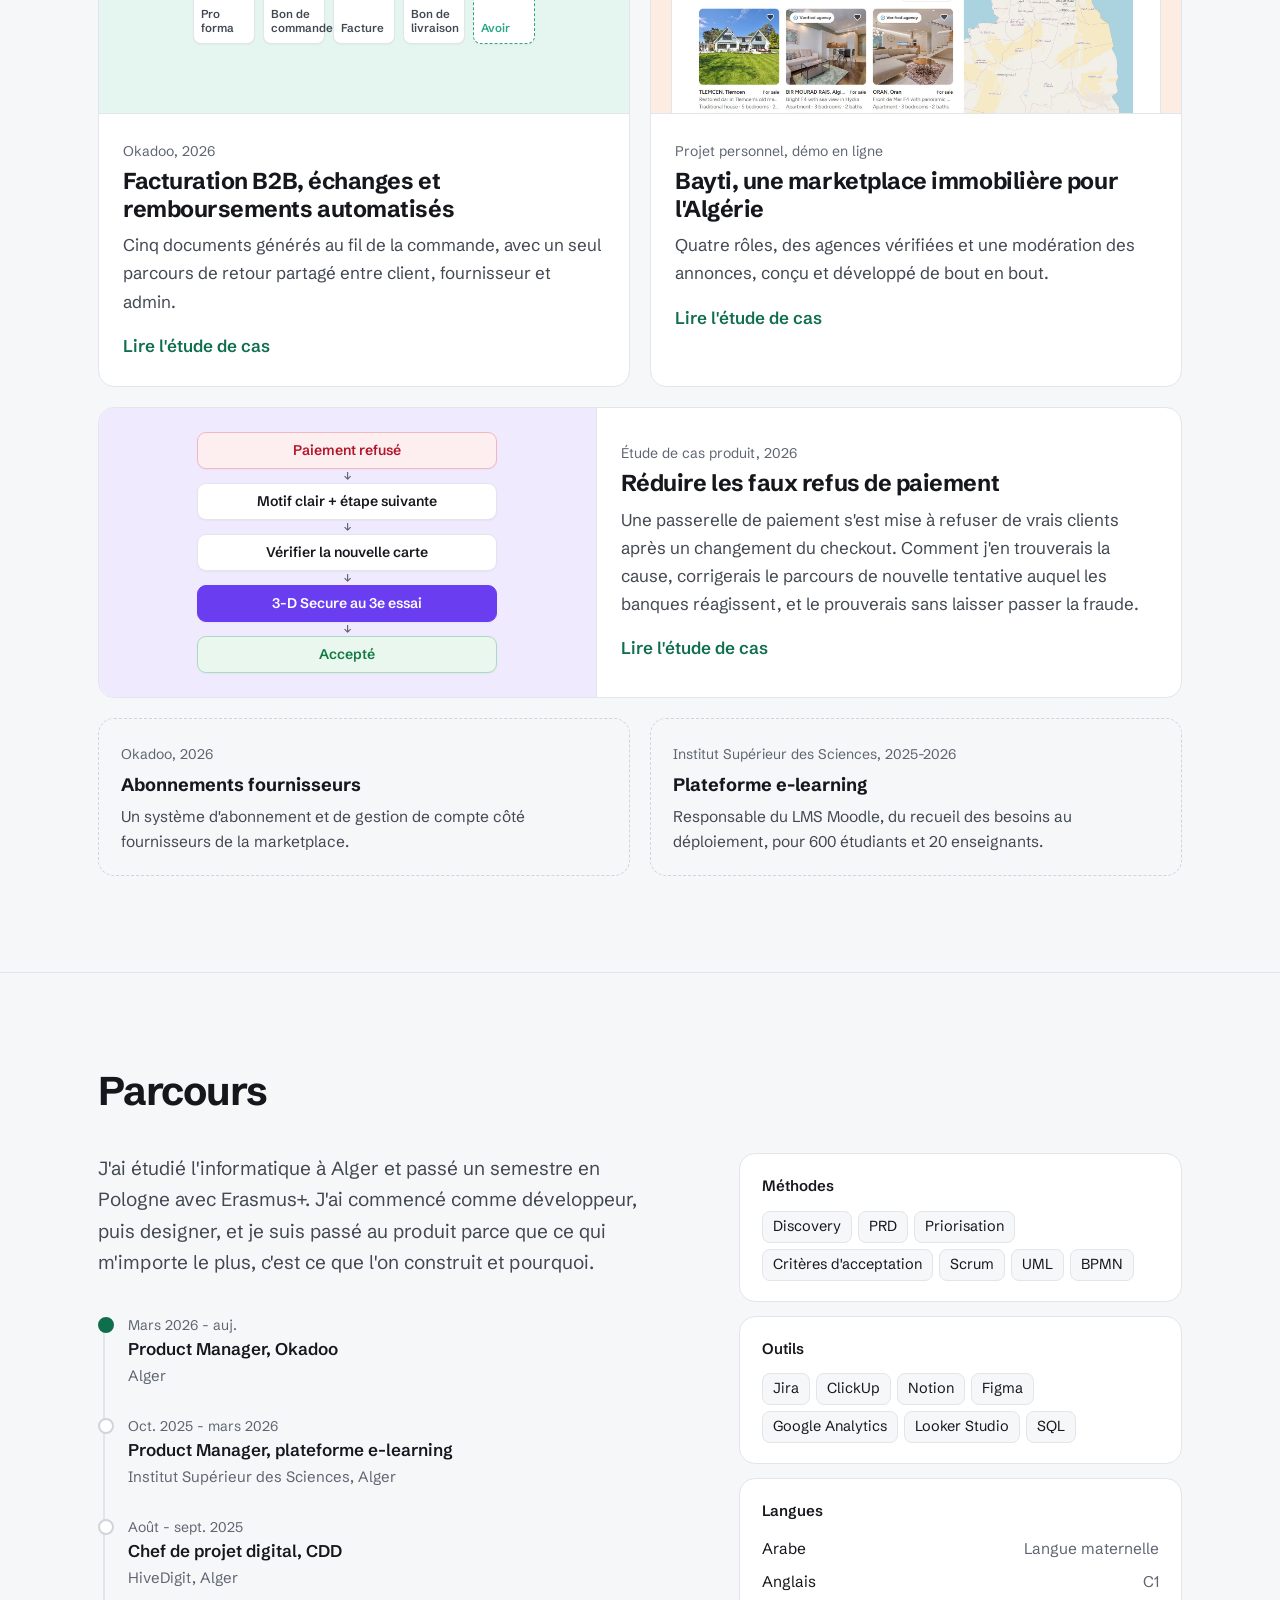
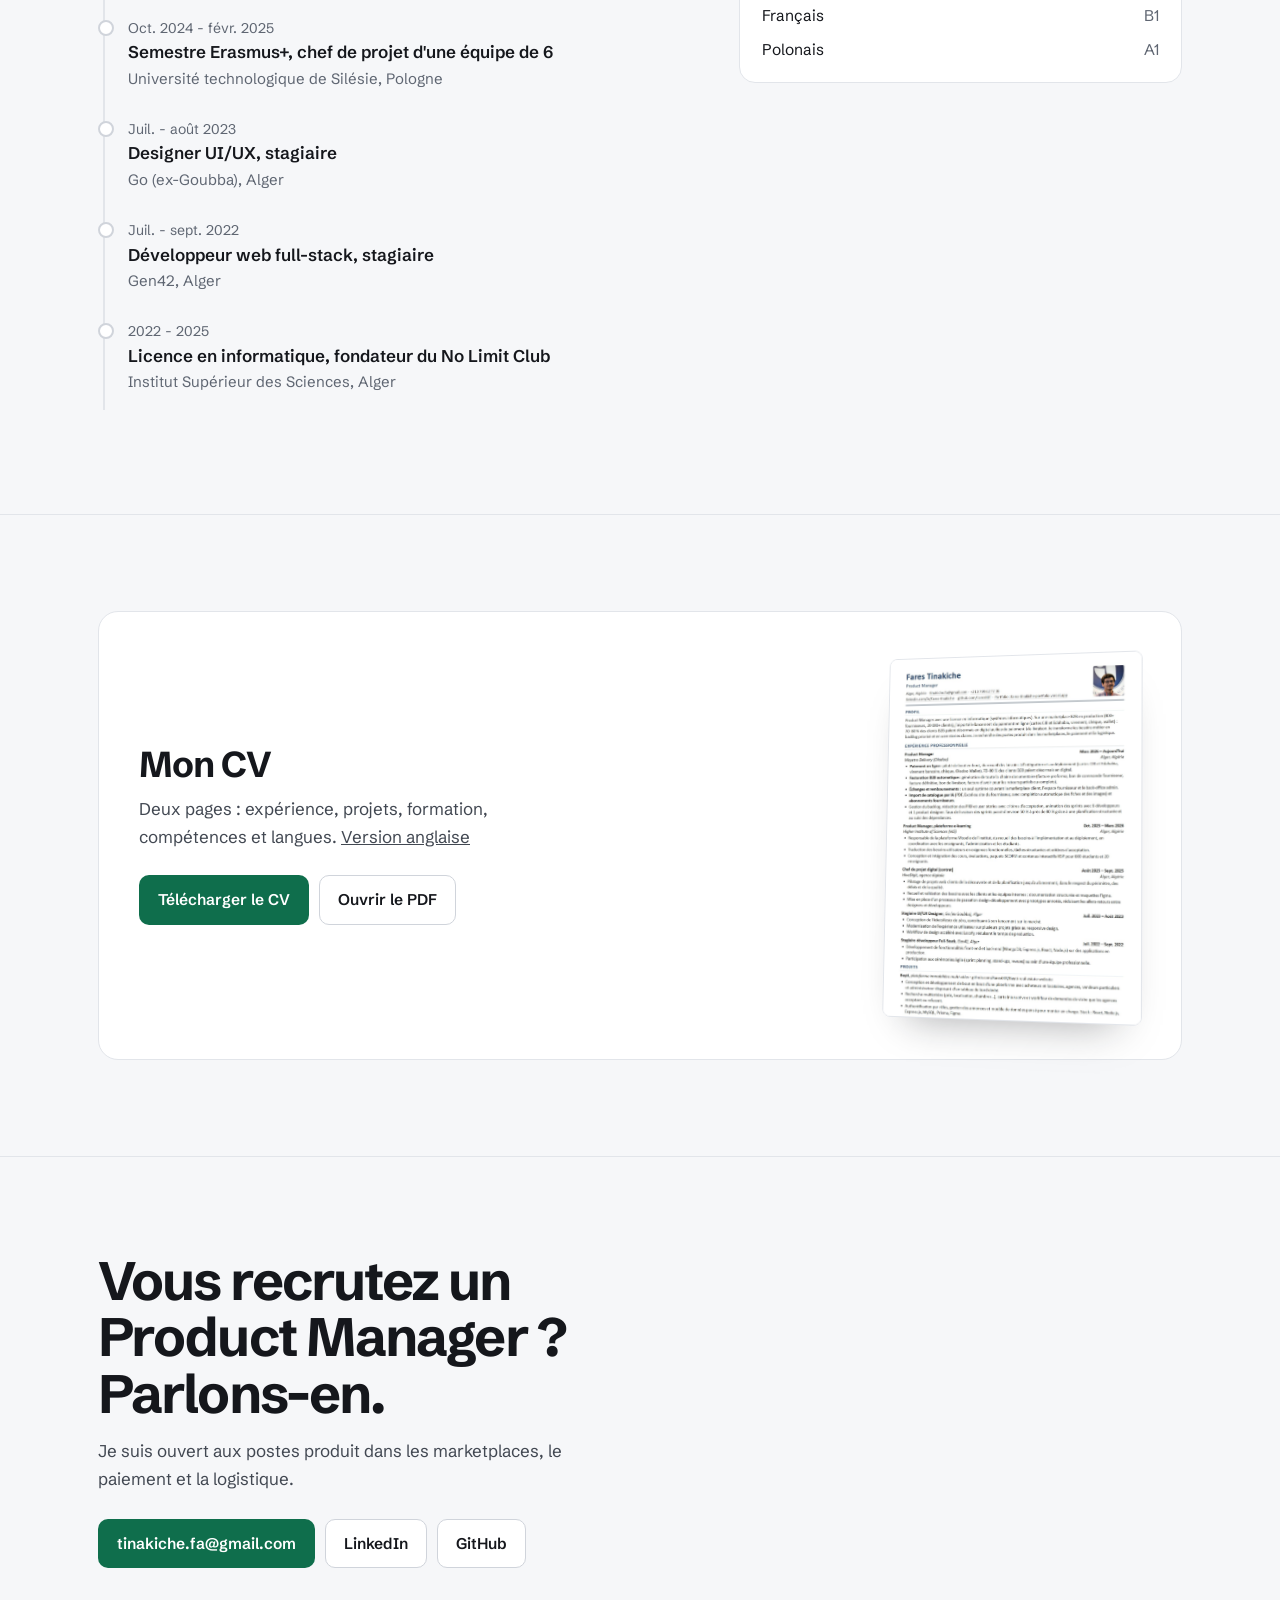
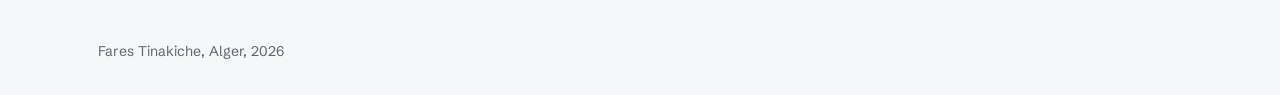
==== commit 4e1d4681: "Add the false payment declines case study New English and French case study pages for the PM case ex" ====
--- a/fr/index.html
+++ b/fr/index.html
@@ -1,6 +1,14 @@
 <!doctype html>
 <html lang="fr">
 <head>
+<!-- Google tag (gtag.js) -->
+<script async src="https://www.googletagmanager.com/gtag/js?id=G-39ELJ73JEP"></script>
+<script>
+  window.dataLayer = window.dataLayer || [];
+  function gtag(){dataLayer.push(arguments);}
+  gtag('js', new Date());
+  gtag('config', 'G-39ELJ73JEP');
+</script>
 <meta charset="utf-8">
 <meta name="viewport" content="width=device-width, initial-scale=1">
 <title>Fares Tinakiche, Product Manager</title>
@@ -116,6 +124,16 @@
 .case .more{display:inline-block;margin-top:16px;font-weight:600;color:var(--accent)}
 .case:hover .more{text-decoration:underline;text-underline-offset:4px}
 @media (max-width:820px){.cases{grid-template-columns:1fr}}
+.case.wide{grid-column:1/-1;flex-direction:row}
+.case.wide .vis{height:auto;min-height:220px;flex:0 0 46%;border-bottom:0;border-right:1px solid var(--line)}
+.case.wide .body{align-self:center}
+.retry{display:grid;gap:14px;font-size:14px;font-weight:600;width:min(300px,100%)}
+.retry span{position:relative;background:#fff;border:1px solid var(--line);border-radius:9px;padding:6px 12px;text-align:center;box-shadow:0 1px 2px rgba(0,0,0,.04)}
+.retry span + span::before{content:"\2193";position:absolute;left:50%;top:-15px;transform:translateX(-50%);font-size:11px;line-height:14px;color:var(--muted)}
+.retry .d{color:#b4152b;border-color:#f3b7bf;background:#fdeef0}
+.retry .s{color:#fff;background:#6a3df0;border-color:#6a3df0}
+.retry .a{color:#137a43;border-color:#a9dcbd;background:#e9f7ef}
+@media (max-width:820px){.case.wide{flex-direction:column}.case.wide .vis{flex:none;border-right:0;border-bottom:1px solid var(--line)}}
 /* small product illustrations, built from real facts */
 .chips{display:flex;flex-wrap:wrap;gap:8px;justify-content:center;max-width:340px}
 .chips span{background:#fff;border:1px solid var(--line);border-radius:10px;padding:8px 12px;font-size:14.5px;font-weight:600;box-shadow:0 1px 2px rgba(0,0,0,.04)}
@@ -216,6 +234,9 @@
 .nav ul a.lang{font-size:14px;font-weight:600;color:var(--ink);border:1px solid var(--line-2);border-radius:8px;padding:5px 9px}
 .nav ul a.lang:hover{border-color:var(--ink)}
 </style>
+  <!-- Vercel Web Analytics (private dashboard in the Vercel project) -->
+  <script>window.va = window.va || function () { (window.vaq = window.vaq || []).push(arguments); };</script>
+  <script defer src="/_vercel/insights/script.js"></script>
 </head>
 <body>
 <a class="skip" href="#main">Aller au contenu</a>
@@ -283,6 +304,10 @@
       <a class="case has-shot" href="work/bayti.html" style="--tint:#fcece2">
         <div class="vis"><img class="shot" src="../assets/search.jpg" width="1800" height="1125" loading="lazy" alt="Résultats de recherche Bayti avec une carte de l'Algérie"></div>
         <div class="body"><span class="k">Projet personnel, démo en ligne</span><h3>Bayti, une marketplace immobilière pour l'Algérie</h3><p>Quatre rôles, des agences vérifiées et une modération des annonces, conçu et développé de bout en bout.</p><span class="more">Lire l'étude de cas</span></div>
+      </a>
+      <a class="case wide" href="work/false-declines.html" style="--tint:#efeafd">
+        <div class="vis"><div class="retry" aria-hidden="true"><span class="d">Paiement refusé</span><span>Motif clair + étape suivante</span><span>Vérifier la nouvelle carte</span><span class="s">3-D Secure au 3e essai</span><span class="a">Accepté</span></div></div>
+        <div class="body"><span class="k">Étude de cas produit, 2026</span><h3>Réduire les faux refus de paiement</h3><p>Une passerelle de paiement s'est mise à refuser de vrais clients après un changement du checkout. Comment j'en trouverais la cause, corrigerais le parcours de nouvelle tentative auquel les banques réagissent, et le prouverais sans laisser passer la fraude.</p><span class="more">Lire l'étude de cas</span></div>
       </a>
     </div>
     <div class="also">
